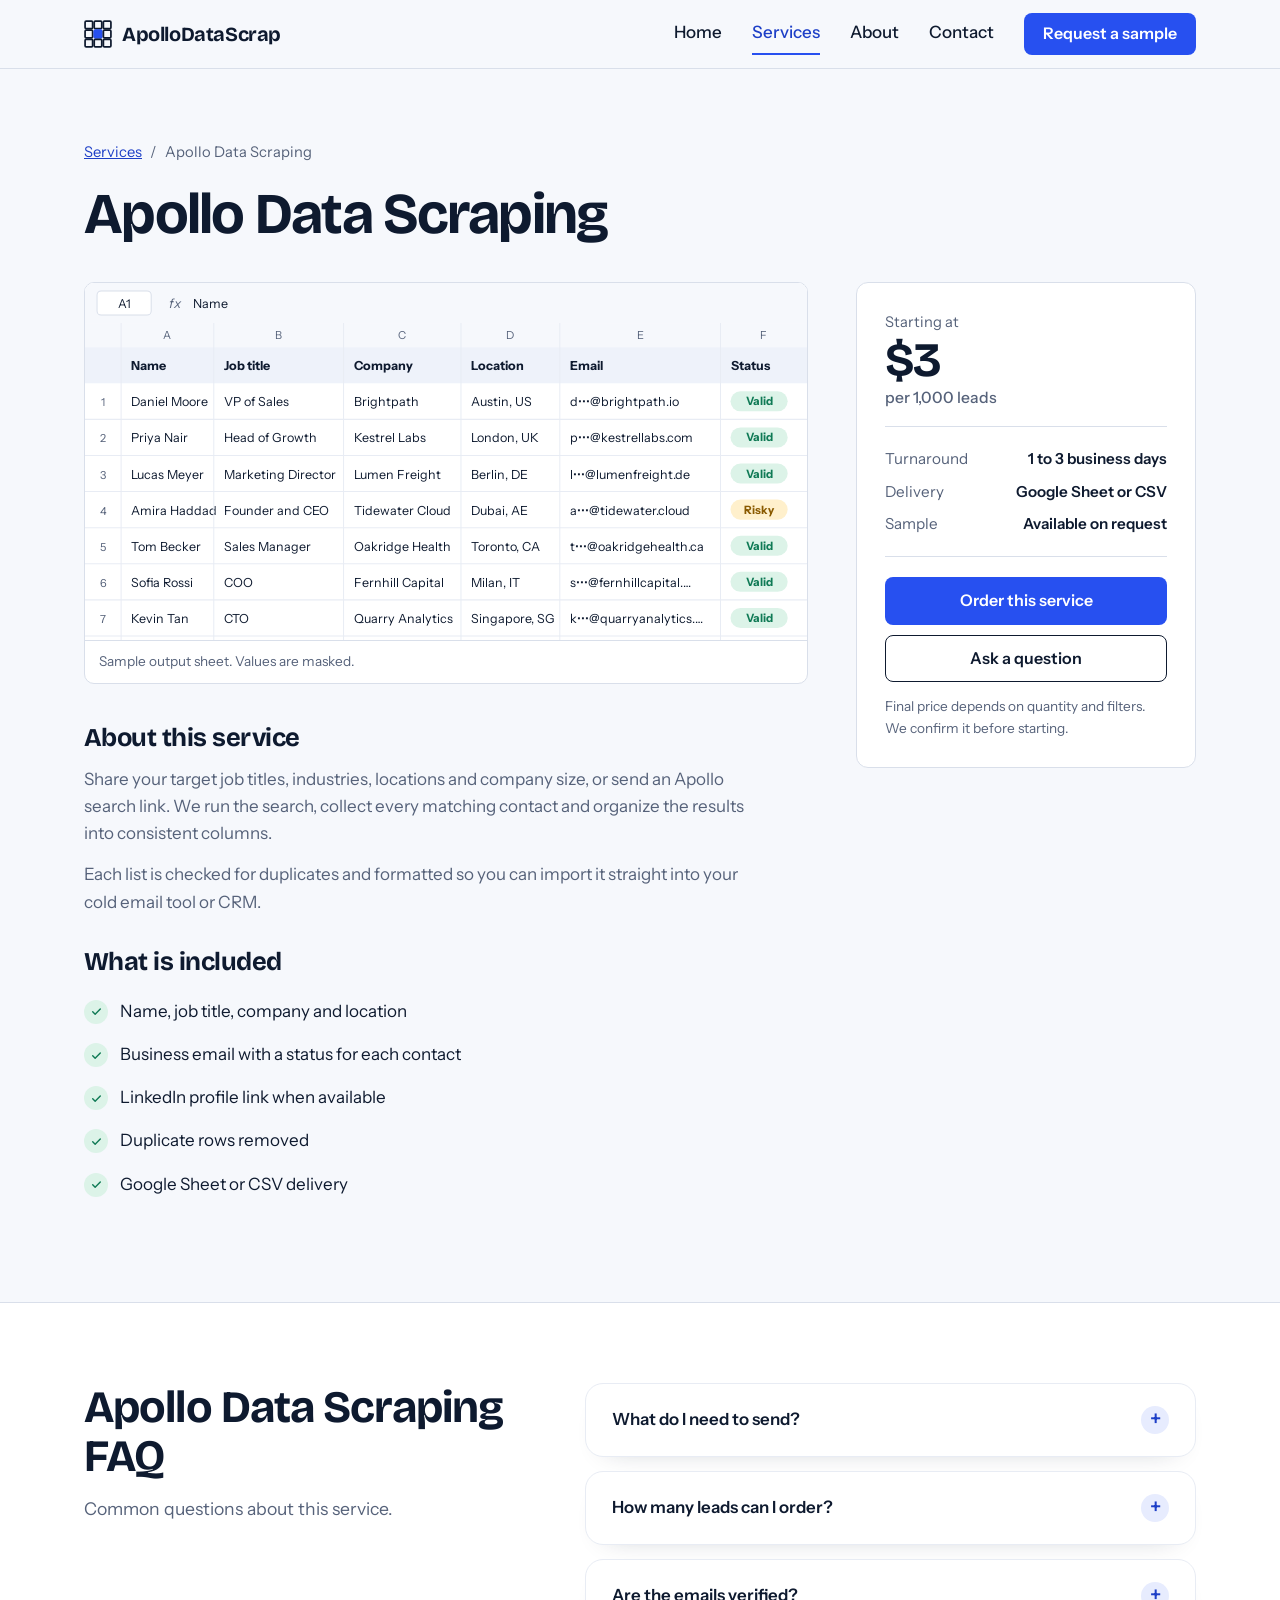
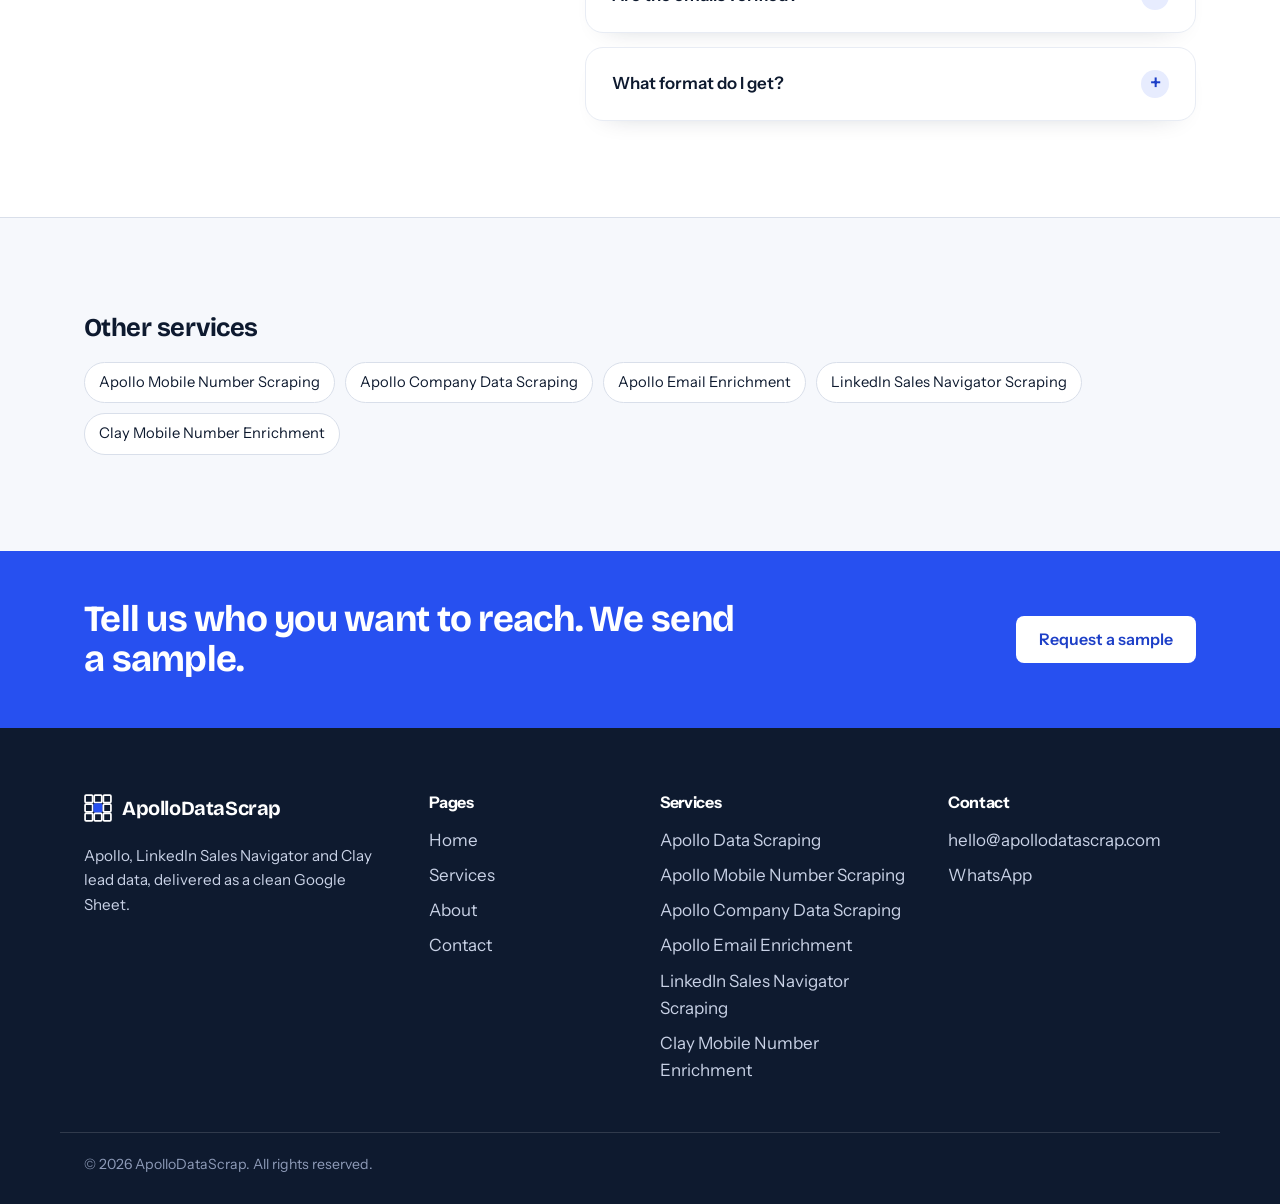
==== services/apollo-data-scraping/index.html @ 9fe1ebb4 "Add files via upload" ====
<!DOCTYPE html>
<html lang="en" data-email="hello@apollodatascrap.com">
<head>
<meta charset="utf-8">
<meta name="viewport" content="width=device-width, initial-scale=1">
<title>Apollo Data Scraping Service | ApolloDataScrap</title>
<meta name="description" content="Apollo lead scraping with names, job titles, companies and checked business emails in a clean Google Sheet. From $3 per 1,000 leads.">
<meta name="robots" content="index,follow,max-image-preview:large,max-snippet:-1,max-video-preview:-1">
<link rel="canonical" href="https://apollodatascrap.com/services/apollo-data-scraping/">
<meta name="theme-color" content="#2750F0">
<link rel="icon" href="/favicon.ico" sizes="32x32">
<link rel="icon" href="/favicon.svg" type="image/svg+xml">
<link rel="apple-touch-icon" href="/apple-touch-icon.png">
<meta property="og:type" content="website">
<meta property="og:site_name" content="ApolloDataScrap">
<meta property="og:locale" content="en_US">
<meta property="og:title" content="Apollo Data Scraping Service | ApolloDataScrap">
<meta property="og:description" content="Apollo lead scraping with names, job titles, companies and checked business emails in a clean Google Sheet. From $3 per 1,000 leads.">
<meta property="og:url" content="https://apollodatascrap.com/services/apollo-data-scraping/">
<meta property="og:image" content="https://apollodatascrap.com/assets/img/og-image.png">
<meta property="og:image:width" content="1200">
<meta property="og:image:height" content="630">
<meta property="og:image:alt" content="ApolloDataScrap: Apollo and LinkedIn lead data delivered in a clean Google Sheet">
<meta name="twitter:card" content="summary_large_image">
<meta name="twitter:title" content="Apollo Data Scraping Service | ApolloDataScrap">
<meta name="twitter:description" content="Apollo lead scraping with names, job titles, companies and checked business emails in a clean Google Sheet. From $3 per 1,000 leads.">
<meta name="twitter:image" content="https://apollodatascrap.com/assets/img/og-image.png">
<link rel="preconnect" href="https://fonts.googleapis.com">
<link rel="preconnect" href="https://fonts.gstatic.com" crossorigin>
<link rel="preload" as="style" href="https://fonts.googleapis.com/css2?family=Bricolage+Grotesque:opsz,wght@12..96,600;12..96,700&family=Instrument+Sans:wght@400;500;600;700&display=swap" onload="this.onload=null;this.rel='stylesheet'">
<noscript><link rel="stylesheet" href="https://fonts.googleapis.com/css2?family=Bricolage+Grotesque:opsz,wght@12..96,600;12..96,700&family=Instrument+Sans:wght@400;500;600;700&display=swap"></noscript>
<link rel="stylesheet" href="/assets/css/style.css">
<script type="application/ld+json">{"@context":"https://schema.org","@type":"BreadcrumbList","itemListElement":[{"@type":"ListItem","position":1,"name":"Home","item":"https://apollodatascrap.com/"},{"@type":"ListItem","position":2,"name":"Services","item":"https://apollodatascrap.com/services/"},{"@type":"ListItem","position":3,"name":"Apollo Data Scraping","item":"https://apollodatascrap.com/services/apollo-data-scraping/"}]}</script>
<script type="application/ld+json">{"@context":"https://schema.org","@type":"Service","@id":"https://apollodatascrap.com/services/apollo-data-scraping/#service","name":"Apollo Data Scraping","url":"https://apollodatascrap.com/services/apollo-data-scraping/","serviceType":"Apollo Data Scraping","description":"Apollo lead scraping with names, job titles, companies and checked business emails in a clean Google Sheet. From $3 per 1,000 leads.","provider":{"@id":"https://apollodatascrap.com/#organization"},"areaServed":"Worldwide","offers":{"@type":"Offer","price":"3","priceCurrency":"USD","url":"https://apollodatascrap.com/services/apollo-data-scraping/","description":"Starting price per 1,000 leads. Turnaround: 1 to 3 business days."}}</script>
<script type="application/ld+json">{"@context":"https://schema.org","@type":"FAQPage","mainEntity":[{"@type":"Question","name":"What do I need to send?","acceptedAnswer":{"@type":"Answer","text":"Your target job titles, industries, countries and company size, or an Apollo search link. We can also help you build the filters."}},{"@type":"Question","name":"How many leads can I order?","acceptedAnswer":{"@type":"Answer","text":"Small test lists and large lists are both possible. Tell us the quantity and we confirm price and timing before starting."}},{"@type":"Question","name":"Are the emails verified?","acceptedAnswer":{"@type":"Answer","text":"We check emails and mark each one as valid, risky or invalid, so you can choose what to send."}},{"@type":"Question","name":"What format do I get?","acceptedAnswer":{"@type":"Answer","text":"A Google Sheet shared with you, or a CSV file if you prefer."}}]}</script>
</head>
<body>
<a class="skip" href="#main">Skip to content</a>

<header class="site-header" id="siteHeader">
  <div class="wrap site-header__in">
    <a class="brand" href="/" aria-label="ApolloDataScrap home"><span id="brandMark"><svg width="28" height="28" viewBox="0 0 26 26" aria-hidden="true"><rect x="1" y="1" width="7" height="7" rx="1" fill="none" stroke="#0E1A2F" stroke-width="1.6"/><rect x="9.5" y="1" width="7" height="7" rx="1" fill="none" stroke="#0E1A2F" stroke-width="1.6"/><rect x="18" y="1" width="7" height="7" rx="1" fill="none" stroke="#0E1A2F" stroke-width="1.6"/><rect x="1" y="9.5" width="7" height="7" rx="1" fill="none" stroke="#0E1A2F" stroke-width="1.6"/><rect x="9.5" y="9.5" width="7" height="7" rx="1" fill="#2750F0" stroke="#2750F0" stroke-width="1.6"/><rect x="18" y="9.5" width="7" height="7" rx="1" fill="none" stroke="#0E1A2F" stroke-width="1.6"/><rect x="1" y="18" width="7" height="7" rx="1" fill="none" stroke="#0E1A2F" stroke-width="1.6"/><rect x="9.5" y="18" width="7" height="7" rx="1" fill="none" stroke="#0E1A2F" stroke-width="1.6"/><rect x="18" y="18" width="7" height="7" rx="1" fill="none" stroke="#0E1A2F" stroke-width="1.6"/></svg></span><span class="brand__name">ApolloDataScrap</span></a>
    <button class="menu-btn" id="menuBtn" type="button" aria-expanded="false" aria-controls="nav">Menu</button>
    <nav class="nav" id="nav" aria-label="Main">
      <a href="/" data-nav="home">Home</a>
      <a href="/services/" data-nav="services" aria-current="page">Services</a>
      <a href="/about/" data-nav="about">About</a>
      <a href="/contact/" data-nav="contact">Contact</a>
      <a class="btn btn--primary nav__cta" href="/contact/">Request a sample</a>
    </nav>
  </div>
</header>

<main id="main" tabindex="-1">
  <section class="page-head" style="padding-bottom:36px"><div class="wrap">
    <nav class="crumbs" aria-label="Breadcrumb"><a href="/services/">Services</a><span aria-hidden="true">/</span><span aria-current="page">Apollo Data Scraping</span></nav>
    <h1>Apollo Data Scraping</h1>
  </div></section>
  <div class="wrap detail">
    <div>
      <div class="gallery">
        <figure class="shot shot--wide"><svg viewBox="0 0 720 356" xmlns="http://www.w3.org/2000/svg" role="img" aria-label="Sample output sheet for Apollo Data Scraping" font-family="Instrument Sans, Segoe UI, sans-serif"><rect width="720" height="356" fill="#fff"/><rect width="720" height="40" fill="#F6F8FC"/><rect x="12" y="8" width="54" height="24" rx="4" fill="#fff" stroke="#D9DFEA"/><text x="39" y="24.5" font-size="12" text-anchor="middle" fill="#0E1A2F">A1</text><text x="84" y="25" font-size="13" font-style="italic" fill="#56627A">fx</text><text x="108" y="25" font-size="12.5" fill="#0E1A2F">Name</text><rect y="40" width="720" height="24" fill="#F6F8FC"/><text x="82.21621621621622" y="56" font-size="11" text-anchor="middle" fill="#56627A">A</text><text x="193.13513513513516" y="56" font-size="11" text-anchor="middle" fill="#56627A">B</text><text x="316.3783783783784" y="56" font-size="11" text-anchor="middle" fill="#56627A">C</text><text x="424.21621621621625" y="56" font-size="11" text-anchor="middle" fill="#56627A">D</text><text x="553.6216216216217" y="56" font-size="11" text-anchor="middle" fill="#56627A">E</text><text x="676.8648648648649" y="56" font-size="11" text-anchor="middle" fill="#56627A">F</text><rect y="64" width="720" height="36" fill="#EEF2FA"/><text x="46" y="87" font-size="12.5" font-weight="700" fill="#0E1A2F">Name</text><text x="138.43243243243245" y="87" font-size="12.5" font-weight="700" fill="#0E1A2F">Job title</text><text x="267.83783783783787" y="87" font-size="12.5" font-weight="700" fill="#0E1A2F">Company</text><text x="384.91891891891896" y="87" font-size="12.5" font-weight="700" fill="#0E1A2F">Location</text><text x="483.51351351351354" y="87" font-size="12.5" font-weight="700" fill="#0E1A2F">Email</text><text x="643.7297297297298" y="87" font-size="12.5" font-weight="700" fill="#0E1A2F">Status</text><line x1="0" x2="720" y1="136" y2="136" stroke="#E8ECF4"/><text x="18" y="123" font-size="11" text-anchor="middle" fill="#56627A">1</text><text x="46" y="123" font-size="12.5" fill="#0E1A2F">Daniel Moore</text><text x="138.43243243243245" y="123" font-size="12.5" fill="#0E1A2F">VP of Sales</text><text x="267.83783783783787" y="123" font-size="12.5" fill="#0E1A2F">Brightpath</text><text x="384.91891891891896" y="123" font-size="12.5" fill="#0E1A2F">Austin, US</text><text x="483.51351351351354" y="123" font-size="12.5" fill="#0E1A2F">d•••@brightpath.io</text><rect x="643.7297297297298" y="108" width="57" height="20" rx="10" fill="#DCF3E8"/><text x="672.2297297297298" y="122" font-size="11.5" font-weight="700" text-anchor="middle" fill="#0F7A55">Valid</text><line x1="0" x2="720" y1="172" y2="172" stroke="#E8ECF4"/><text x="18" y="159" font-size="11" text-anchor="middle" fill="#56627A">2</text><text x="46" y="159" font-size="12.5" fill="#0E1A2F">Priya Nair</text><text x="138.43243243243245" y="159" font-size="12.5" fill="#0E1A2F">Head of Growth</text><text x="267.83783783783787" y="159" font-size="12.5" fill="#0E1A2F">Kestrel Labs</text><text x="384.91891891891896" y="159" font-size="12.5" fill="#0E1A2F">London, UK</text><text x="483.51351351351354" y="159" font-size="12.5" fill="#0E1A2F">p•••@kestrellabs.com</text><rect x="643.7297297297298" y="144" width="57" height="20" rx="10" fill="#DCF3E8"/><text x="672.2297297297298" y="158" font-size="11.5" font-weight="700" text-anchor="middle" fill="#0F7A55">Valid</text><line x1="0" x2="720" y1="208" y2="208" stroke="#E8ECF4"/><text x="18" y="195" font-size="11" text-anchor="middle" fill="#56627A">3</text><text x="46" y="195" font-size="12.5" fill="#0E1A2F">Lucas Meyer</text><text x="138.43243243243245" y="195" font-size="12.5" fill="#0E1A2F">Marketing Director</text><text x="267.83783783783787" y="195" font-size="12.5" fill="#0E1A2F">Lumen Freight</text><text x="384.91891891891896" y="195" font-size="12.5" fill="#0E1A2F">Berlin, DE</text><text x="483.51351351351354" y="195" font-size="12.5" fill="#0E1A2F">l•••@lumenfreight.de</text><rect x="643.7297297297298" y="180" width="57" height="20" rx="10" fill="#DCF3E8"/><text x="672.2297297297298" y="194" font-size="11.5" font-weight="700" text-anchor="middle" fill="#0F7A55">Valid</text><line x1="0" x2="720" y1="244" y2="244" stroke="#E8ECF4"/><text x="18" y="231" font-size="11" text-anchor="middle" fill="#56627A">4</text><text x="46" y="231" font-size="12.5" fill="#0E1A2F">Amira Haddad</text><text x="138.43243243243245" y="231" font-size="12.5" fill="#0E1A2F">Founder and CEO</text><text x="267.83783783783787" y="231" font-size="12.5" fill="#0E1A2F">Tidewater Cloud</text><text x="384.91891891891896" y="231" font-size="12.5" fill="#0E1A2F">Dubai, AE</text><text x="483.51351351351354" y="231" font-size="12.5" fill="#0E1A2F">a•••@tidewater.cloud</text><rect x="643.7297297297298" y="216" width="57" height="20" rx="10" fill="#FFF0CC"/><text x="672.2297297297298" y="230" font-size="11.5" font-weight="700" text-anchor="middle" fill="#8A5A00">Risky</text><line x1="0" x2="720" y1="280" y2="280" stroke="#E8ECF4"/><text x="18" y="267" font-size="11" text-anchor="middle" fill="#56627A">5</text><text x="46" y="267" font-size="12.5" fill="#0E1A2F">Tom Becker</text><text x="138.43243243243245" y="267" font-size="12.5" fill="#0E1A2F">Sales Manager</text><text x="267.83783783783787" y="267" font-size="12.5" fill="#0E1A2F">Oakridge Health</text><text x="384.91891891891896" y="267" font-size="12.5" fill="#0E1A2F">Toronto, CA</text><text x="483.51351351351354" y="267" font-size="12.5" fill="#0E1A2F">t•••@oakridgehealth.ca</text><rect x="643.7297297297298" y="252" width="57" height="20" rx="10" fill="#DCF3E8"/><text x="672.2297297297298" y="266" font-size="11.5" font-weight="700" text-anchor="middle" fill="#0F7A55">Valid</text><line x1="0" x2="720" y1="316" y2="316" stroke="#E8ECF4"/><text x="18" y="303" font-size="11" text-anchor="middle" fill="#56627A">6</text><text x="46" y="303" font-size="12.5" fill="#0E1A2F">Sofia Rossi</text><text x="138.43243243243245" y="303" font-size="12.5" fill="#0E1A2F">COO</text><text x="267.83783783783787" y="303" font-size="12.5" fill="#0E1A2F">Fernhill Capital</text><text x="384.91891891891896" y="303" font-size="12.5" fill="#0E1A2F">Milan, IT</text><text x="483.51351351351354" y="303" font-size="12.5" fill="#0E1A2F">s•••@fernhillcapital.…</text><rect x="643.7297297297298" y="288" width="57" height="20" rx="10" fill="#DCF3E8"/><text x="672.2297297297298" y="302" font-size="11.5" font-weight="700" text-anchor="middle" fill="#0F7A55">Valid</text><line x1="0" x2="720" y1="352" y2="352" stroke="#E8ECF4"/><text x="18" y="339" font-size="11" text-anchor="middle" fill="#56627A">7</text><text x="46" y="339" font-size="12.5" fill="#0E1A2F">Kevin Tan</text><text x="138.43243243243245" y="339" font-size="12.5" fill="#0E1A2F">CTO</text><text x="267.83783783783787" y="339" font-size="12.5" fill="#0E1A2F">Quarry Analytics</text><text x="384.91891891891896" y="339" font-size="12.5" fill="#0E1A2F">Singapore, SG</text><text x="483.51351351351354" y="339" font-size="12.5" fill="#0E1A2F">k•••@quarryanalytics.…</text><rect x="643.7297297297298" y="324" width="57" height="20" rx="10" fill="#DCF3E8"/><text x="672.2297297297298" y="338" font-size="11.5" font-weight="700" text-anchor="middle" fill="#0F7A55">Valid</text><line x1="36" x2="36" y1="40" y2="356" stroke="#E8ECF4"/><line x1="128.43243243243245" x2="128.43243243243245" y1="40" y2="356" stroke="#E8ECF4"/><line x1="257.83783783783787" x2="257.83783783783787" y1="40" y2="356" stroke="#E8ECF4"/><line x1="374.91891891891896" x2="374.91891891891896" y1="40" y2="356" stroke="#E8ECF4"/><line x1="473.51351351351354" x2="473.51351351351354" y1="40" y2="356" stroke="#E8ECF4"/><line x1="633.7297297297298" x2="633.7297297297298" y1="40" y2="356" stroke="#E8ECF4"/></svg><figcaption>Sample output sheet. Values are masked.</figcaption></figure>
      </div>
      <div class="prose">
        <h2>About this service</h2>
        <p>Share your target job titles, industries, locations and company size, or send an Apollo search link. We run the search, collect every matching contact and organize the results into consistent columns.</p><p>Each list is checked for duplicates and formatted so you can import it straight into your cold email tool or CRM.</p>
        <h2 style="margin-top:32px">What is included</h2>
        <ul class="checks"><li><span class="tick"><svg viewBox="0 0 24 24" aria-hidden="true"><path d="m5 12.5 4.5 4.5L19 7.5"/></svg></span><span>Name, job title, company and location</span></li><li><span class="tick"><svg viewBox="0 0 24 24" aria-hidden="true"><path d="m5 12.5 4.5 4.5L19 7.5"/></svg></span><span>Business email with a status for each contact</span></li><li><span class="tick"><svg viewBox="0 0 24 24" aria-hidden="true"><path d="m5 12.5 4.5 4.5L19 7.5"/></svg></span><span>LinkedIn profile link when available</span></li><li><span class="tick"><svg viewBox="0 0 24 24" aria-hidden="true"><path d="m5 12.5 4.5 4.5L19 7.5"/></svg></span><span>Duplicate rows removed</span></li><li><span class="tick"><svg viewBox="0 0 24 24" aria-hidden="true"><path d="m5 12.5 4.5 4.5L19 7.5"/></svg></span><span>Google Sheet or CSV delivery</span></li></ul>
      </div>
    </div>
    <aside class="pricebox" aria-label="Pricing">
      <p class="pricebox__label">Starting at</p>
      <p class="price">$3<small>per 1,000 leads</small></p>
      <dl>
        <div><dt>Turnaround</dt><dd>1 to 3 business days</dd></div>
        <div><dt>Delivery</dt><dd>Google Sheet or CSV</dd></div>
        <div><dt>Sample</dt><dd>Available on request</dd></div>
      </dl>
      <a class="btn btn--primary btn--block" href="/contact/?service=apollo-data-scraping">Order this service</a>
      <a class="btn btn--ghost btn--block" href="/contact/?service=apollo-data-scraping">Ask a question</a>
      <p class="pricebox__note">Final price depends on quantity and filters. We confirm it before starting.</p>
    </aside>
  </div>
  <section class="section section--white detail-faq"><div class="wrap split">
    <div class="split__head"><h2>Apollo Data Scraping FAQ</h2><p>Common questions about this service.</p></div>
    <div class="faq"><details><summary>What do I need to send?</summary><p>Your target job titles, industries, countries and company size, or an Apollo search link. We can also help you build the filters.</p></details><details><summary>How many leads can I order?</summary><p>Small test lists and large lists are both possible. Tell us the quantity and we confirm price and timing before starting.</p></details><details><summary>Are the emails verified?</summary><p>We check emails and mark each one as valid, risky or invalid, so you can choose what to send.</p></details><details><summary>What format do I get?</summary><p>A Google Sheet shared with you, or a CSV file if you prefer.</p></details></div>
  </div></section>
  <section class="section"><div class="wrap">
    <h2 style="font-size:1.6rem">Other services</h2>
    <div class="others"><a href="/services/apollo-mobile-number-scraping/">Apollo Mobile Number Scraping</a><a href="/services/apollo-company-data-scraping/">Apollo Company Data Scraping</a><a href="/services/apollo-email-enrichment/">Apollo Email Enrichment</a><a href="/services/linkedin-sales-navigator-scraping/">LinkedIn Sales Navigator Scraping</a><a href="/services/clay-mobile-number-enrichment/">Clay Mobile Number Enrichment</a></div>
  </div></section>
</main>
<footer class="site-footer" id="footer">
  <div class="cta-band"><div class="wrap cta-band__in">
    <h2>Tell us who you want to reach. We send a sample.</h2>
    <a class="btn btn--light" href="/contact/">Request a sample</a>
  </div></div>
  <div class="wrap foot-grid">
    <div><a class="brand" href="/"><svg width="28" height="28" viewBox="0 0 26 26" aria-hidden="true"><rect x="1" y="1" width="7" height="7" rx="1" fill="none" stroke="#FFFFFF" stroke-width="1.6"/><rect x="9.5" y="1" width="7" height="7" rx="1" fill="none" stroke="#FFFFFF" stroke-width="1.6"/><rect x="18" y="1" width="7" height="7" rx="1" fill="none" stroke="#FFFFFF" stroke-width="1.6"/><rect x="1" y="9.5" width="7" height="7" rx="1" fill="none" stroke="#FFFFFF" stroke-width="1.6"/><rect x="9.5" y="9.5" width="7" height="7" rx="1" fill="#2750F0" stroke="#2750F0" stroke-width="1.6"/><rect x="18" y="9.5" width="7" height="7" rx="1" fill="none" stroke="#FFFFFF" stroke-width="1.6"/><rect x="1" y="18" width="7" height="7" rx="1" fill="none" stroke="#FFFFFF" stroke-width="1.6"/><rect x="9.5" y="18" width="7" height="7" rx="1" fill="none" stroke="#FFFFFF" stroke-width="1.6"/><rect x="18" y="18" width="7" height="7" rx="1" fill="none" stroke="#FFFFFF" stroke-width="1.6"/></svg><span class="brand__name">ApolloDataScrap</span></a><p>Apollo, LinkedIn Sales Navigator and Clay lead data, delivered as a clean Google Sheet.</p></div>
    <div><h2 class="foot-title">Pages</h2><ul><li><a href="/">Home</a></li><li><a href="/services/">Services</a></li><li><a href="/about/">About</a></li><li><a href="/contact/">Contact</a></li></ul></div>
    <div><h2 class="foot-title">Services</h2><ul><li><a href="/services/apollo-data-scraping/">Apollo Data Scraping</a></li><li><a href="/services/apollo-mobile-number-scraping/">Apollo Mobile Number Scraping</a></li><li><a href="/services/apollo-company-data-scraping/">Apollo Company Data Scraping</a></li><li><a href="/services/apollo-email-enrichment/">Apollo Email Enrichment</a></li><li><a href="/services/linkedin-sales-navigator-scraping/">LinkedIn Sales Navigator Scraping</a></li><li><a href="/services/clay-mobile-number-enrichment/">Clay Mobile Number Enrichment</a></li></ul></div>
    <div><h2 class="foot-title">Contact</h2><ul><li><a href="mailto:hello@apollodatascrap.com">hello@apollodatascrap.com</a></li><li><a href="https://wa.me/8801XXXXXXXXX" target="_blank" rel="noopener noreferrer">WhatsApp</a></li></ul></div>
  </div>
  <div class="wrap foot-base">&copy; 2026 ApolloDataScrap. All rights reserved.</div>
</footer>

<script src="/assets/js/main.js" defer></script>
</body>
</html>
---- assets/css/style.css ----
:root{
  --paper:#F6F8FC; --white:#FFFFFF; --ink:#0E1A2F; --muted:#56627A;
  --line:#D9DFEA; --line-soft:#E8ECF4;
  --blue:#2750F0; --blue-deep:#1D3FC7; --blue-soft:#E7ECFE;
  --mint:#0F7A55; --mint-soft:#DCF3E8; --amber:#8A5A00; --amber-soft:#FFF0CC;
  --hl:#FFE27A; --orange:#F0612B;
  --display:'Bricolage Grotesque','Segoe UI',system-ui,sans-serif;
  --body:'Instrument Sans','Segoe UI',system-ui,sans-serif;
  --wrap:1160px;
}
*,*::before,*::after{box-sizing:border-box}
body,h1,h2,h3,h4,p,ul,ol,figure,blockquote{margin:0}
ul,ol{padding:0;list-style:none}
html{scroll-behavior:smooth}
body{font-family:var(--body);font-size:17px;line-height:1.6;color:var(--ink);background:var(--paper);-webkit-font-smoothing:antialiased}
a{color:inherit}
svg{display:block;max-width:100%}
button,input,select,textarea{font:inherit;color:inherit}
:focus-visible{outline:3px solid var(--blue);outline-offset:3px}
h1,h2,h3{font-family:var(--display);font-weight:700;letter-spacing:-.02em;line-height:1.1}
h2{font-size:clamp(1.9rem,3.6vw,2.8rem)}
h3{font-size:1.25rem;line-height:1.25}
.wrap{max-width:var(--wrap);margin:0 auto;padding:0 24px}
.muted{color:var(--muted)}

/* skip link */
.skip{position:absolute;left:-999px;top:8px;z-index:100;background:var(--ink);color:#fff;border:0;padding:10px 16px;border-radius:6px;text-decoration:none}
.skip:focus{left:12px}

/* buttons */
.btn{display:inline-flex;align-items:center;justify-content:center;gap:8px;padding:13px 22px;border-radius:8px;border:1px solid transparent;font-weight:600;font-size:1rem;line-height:1.2;text-decoration:none;cursor:pointer;transition:background .15s,border-color .15s,color .15s}
.btn--primary{background:var(--blue);color:#fff}
.btn--primary:hover{background:var(--blue-deep)}
.btn--ghost{background:transparent;border-color:var(--ink);color:var(--ink)}
.btn--ghost:hover{background:var(--ink);color:#fff}
.btn--light{background:#fff;color:var(--blue-deep)}
.btn--light:hover{background:var(--blue-soft)}
.btn--block{width:100%}

/* header */
.site-header{position:sticky;top:0;z-index:50;background:rgba(246,248,252,.94);backdrop-filter:blur(8px);border-bottom:1px solid var(--line)}
.site-header__in{display:flex;align-items:center;justify-content:space-between;height:68px}
.brand{display:inline-flex;align-items:center;gap:10px;text-decoration:none}
.brand__name{font-family:var(--display);font-weight:700;font-size:1.25rem;letter-spacing:-.02em}
.nav{display:flex;align-items:center;gap:30px}
.nav a:not(.btn){text-decoration:none;font-weight:500;padding:6px 0;border-bottom:2px solid transparent}
.nav a:not(.btn):hover{border-bottom-color:var(--line)}
.nav a[aria-current="page"]:not(.btn){border-bottom-color:var(--blue);color:var(--blue-deep)}
.nav .nav__cta{padding:10px 18px}
.menu-btn{display:none;background:transparent;border:1px solid var(--line);border-radius:8px;padding:8px 14px;font-weight:600;cursor:pointer}

/* hero */
.hero{position:relative;padding:72px 0 88px;isolation:isolate}
.hero::before{content:"";position:absolute;inset:0;z-index:-1;background-image:linear-gradient(var(--line-soft) 1px,transparent 1px),linear-gradient(90deg,var(--line-soft) 1px,transparent 1px);background-size:44px 44px;-webkit-mask-image:linear-gradient(to bottom,#000 30%,transparent);mask-image:linear-gradient(to bottom,#000 30%,transparent)}
.hero__in{display:grid;grid-template-columns:.9fr 1.2fr;gap:48px;align-items:center}
.hero h1{font-size:clamp(2.4rem,4.6vw,3.9rem);line-height:1.04;letter-spacing:-.035em}
.hero__lead{margin-top:22px;font-size:1.2rem;color:var(--muted);max-width:34em}
.hero__actions{display:flex;flex-wrap:wrap;gap:12px;margin-top:32px}
.hero__note{margin-top:20px;font-size:.95rem;color:var(--muted)}

/* spreadsheet window */
.sheet{background:var(--white);border:1px solid var(--line);border-radius:12px;overflow:hidden;box-shadow:0 28px 60px -28px rgba(14,26,47,.38)}
.sheet__bar{display:flex;align-items:center;gap:12px;padding:10px 14px;background:var(--paper);border-bottom:1px solid var(--line)}
.namebox{min-width:52px;text-align:center;padding:3px 8px;background:#fff;border:1px solid var(--line);border-radius:4px;font-size:.82rem}
.fx{font-style:italic;color:var(--muted);font-size:.9rem}
.formula{font-size:.86rem}
.sheet__scroll{overflow-x:auto}
.sheet__foot{display:flex;align-items:center;justify-content:space-between;gap:12px;padding:10px 14px;background:var(--paper);border-top:1px solid var(--line);font-size:.82rem;color:var(--muted)}
.tabs{display:flex;gap:2px;padding:0 12px;background:#EEF1F7;border-top:1px solid var(--line);overflow-x:auto}
.tab{flex:none;padding:11px 18px;background:transparent;border:0;border-top:2px solid transparent;font-size:.9rem;color:var(--muted);cursor:pointer}
.tab:hover{color:var(--ink)}
.tab[aria-selected="true"]{background:#fff;color:var(--blue-deep);font-weight:600;border-top-color:var(--blue)}

.xl{width:100%;border-collapse:collapse;font-size:.86rem}
.xl th,.xl td{padding:9px 14px;text-align:left;white-space:nowrap;border-right:1px solid var(--line-soft);border-bottom:1px solid var(--line-soft)}
.xl thead th{background:#EEF2FA;font-weight:600}
.xl .letters th{background:var(--paper);color:var(--muted);font-weight:500;font-size:.74rem;text-align:center;padding:5px 14px}
.xl .gut{background:var(--paper);color:var(--muted);text-align:center;width:44px;padding-left:8px;padding-right:8px;font-size:.78rem}
.xl--live th,.xl--live td{padding:9px 10px}
.xl--live .gut{padding-left:6px;padding-right:6px;width:36px}
.xl--live tbody tr{animation:rowIn .5s both;animation-delay:calc(var(--i) * .28s + .3s)}
.xl--live tbody tr.is-new td{animation:flash 2.6s 2s both}
@keyframes rowIn{from{opacity:0;transform:translateY(8px)}to{opacity:1;transform:none}}
@keyframes flash{0%{background:var(--hl)}100%{background:transparent}}
.chip{display:inline-block;padding:2px 10px;border-radius:99px;font-size:.78rem;font-weight:700}
.chip--ok{background:var(--mint-soft);color:var(--mint)}
.chip--warn{background:var(--amber-soft);color:var(--amber)}

/* sections */
.section{padding:96px 0}
.section--white{background:var(--white);border-top:1px solid var(--line);border-bottom:1px solid var(--line)}
.section--dark{background:var(--ink);color:#fff}
.section__head{max-width:660px;margin:0 auto 48px;text-align:center}
.section__head p{margin-top:14px;color:var(--muted);font-size:1.1rem}
.section__head--row{max-width:none;display:flex;flex-direction:column;align-items:center;justify-content:center;gap:24px}
.section__head--row > div{max-width:660px}
.split{display:grid;grid-template-columns:5fr 7fr;gap:64px;align-items:start}
.split__head{position:sticky;top:100px}
.split__head p{margin-top:14px;color:var(--muted);font-size:1.1rem}
.section--dark .split__head p{color:#B8C3DA}

/* service cells */
.cells{display:grid;grid-template-columns:repeat(3,1fr);gap:1px;background:var(--line);border:1px solid var(--line)}
.cell{position:relative;display:flex;flex-direction:column;gap:12px;min-height:290px;padding:30px 28px 26px;background:var(--white);text-decoration:none}
.cell:hover,.cell:focus-visible{background:var(--blue-soft);outline:2px solid var(--blue);outline-offset:-2px;z-index:1}
.cell::after{content:"";position:absolute;right:-5px;bottom:-5px;width:10px;height:10px;background:var(--blue);border:2px solid #fff;opacity:0}
.cell:hover::after,.cell:focus-visible::after{opacity:1}
.cell p{color:var(--muted);font-size:.98rem}
.cell__foot{margin-top:auto;display:flex;align-items:baseline;justify-content:space-between;gap:12px;padding-top:12px}
.cell__price{font-weight:700}
.cell__more{font-size:.92rem;font-weight:600;color:var(--blue-deep);text-decoration:underline;text-underline-offset:4px}
.ico{display:grid;place-items:center;width:46px;height:46px;border-radius:6px;background:var(--blue-soft);color:var(--blue)}
.cell:hover .ico,.cell:focus-visible .ico{background:#fff}
.ico svg{width:24px;height:24px;fill:none;stroke:currentColor;stroke-width:1.7;stroke-linecap:round;stroke-linejoin:round}

/* why */
.rows li{display:grid;grid-template-columns:36px 1fr;gap:18px;padding:26px 0;border-top:1px solid var(--line)}
.rows li:last-child{border-bottom:1px solid var(--line)}
.rows .tick{display:grid;place-items:center;width:30px;height:30px;border-radius:50%;background:var(--mint-soft);color:var(--mint)}
.rows .tick svg{width:16px;height:16px;fill:none;stroke:currentColor;stroke-width:2.4;stroke-linecap:round;stroke-linejoin:round}
.rows h3{margin-bottom:6px}
.rows p{color:var(--muted)}
.why6__head{text-align:center;max-width:780px;margin:0 auto 56px}
.why6__head h2 .accent{color:var(--orange)}
.why6__head p{margin-top:14px;color:var(--muted);font-size:1.12rem}
.why6__grid{display:grid;grid-template-columns:repeat(3,1fr);gap:28px}
@media(max-width:960px){.why6__grid{grid-template-columns:1fr 1fr}}
@media(max-width:620px){.why6__grid{grid-template-columns:1fr}}

/* steps */
.steps li{position:relative;padding:0 0 34px 68px}
.steps li:last-child{padding-bottom:0}
.steps li:not(:last-child)::after{content:"";position:absolute;left:19px;top:48px;bottom:8px;width:2px;background:rgba(255,255,255,.2)}
.steps__n{position:absolute;left:0;top:0;display:grid;place-items:center;width:40px;height:40px;border-radius:50%;background:var(--blue);font-family:var(--display);font-weight:700}
.steps h3{margin-bottom:6px}
.steps p{color:#B8C3DA}

/* quotes */
.quotes{display:grid;grid-template-columns:1.25fr 1fr;gap:20px}
.quote{display:flex;flex-direction:column;justify-content:space-between;gap:28px;padding:32px;background:var(--white);border:1px solid var(--line);border-radius:10px}
.quote--lead{grid-row:span 2;padding:44px;background:var(--blue);border-color:var(--blue);color:#fff}
.quote blockquote{font-size:1.08rem}
.quote--lead blockquote{font-family:var(--display);font-size:clamp(1.4rem,2.4vw,1.9rem);line-height:1.3;letter-spacing:-.01em}
.quote figcaption{display:flex;align-items:center;gap:12px;font-size:.92rem}
.quote figcaption strong{display:block}
.quote figcaption span{color:var(--muted)}
.quote--lead figcaption span{color:#CBD6FF}
.avatar{display:grid;place-items:center;flex:none;width:42px;height:42px;border-radius:50%;background:var(--blue-soft);color:var(--blue-deep);font-weight:700}
.quote--lead .avatar{background:#fff}

/* faq */
.faq details{border-top:1px solid var(--line)}
.faq details:last-child{border-bottom:1px solid var(--line)}
.faq summary{display:flex;justify-content:space-between;align-items:center;gap:20px;padding:22px 0;font-weight:600;font-size:1.05rem;cursor:pointer;list-style:none}
.faq summary::-webkit-details-marker{display:none}
.faq summary::after{content:"+";flex:none;display:grid;place-items:center;width:28px;height:28px;border-radius:50%;background:var(--blue-soft);color:var(--blue-deep);font-size:1.3rem;line-height:1}
.faq details[open] summary::after{content:"\2212";background:var(--blue);color:#fff}
.faq details p{padding:0 48px 24px 0;color:var(--muted);max-width:62ch}

/* page head */
.page-head{padding:72px 0 48px}
.page-head h1{font-size:clamp(2.2rem,4.6vw,3.6rem);letter-spacing:-.03em;max-width:18em}
.page-head p{margin-top:16px;max-width:40em;color:var(--muted);font-size:1.15rem}
.crumbs{display:flex;gap:8px;margin-bottom:18px;font-size:.92rem;color:var(--muted)}
.crumbs a{color:var(--blue-deep)}

/* services list */
.svc{display:grid;grid-template-columns:46px 1fr auto;gap:24px;align-items:center;padding:28px 0;border-top:1px solid var(--line)}
.svc:last-child{border-bottom:1px solid var(--line)}
.svc p{color:var(--muted);margin-top:4px;max-width:52ch}
.svc__side{display:flex;align-items:center;gap:22px}
.svc__price{text-align:right;font-weight:700;white-space:nowrap}
.svc__price small{display:block;font-weight:400;color:var(--muted)}

/* service detail */
.detail{display:grid;grid-template-columns:minmax(0,1fr) 340px;gap:48px;align-items:start;padding-bottom:96px}
.gallery{display:grid;grid-template-columns:1fr 1fr;gap:16px}
.shot{background:var(--white);border:1px solid var(--line);border-radius:10px;overflow:hidden}
.shot--wide{grid-column:1 / -1}
.shot figcaption{padding:10px 14px;border-top:1px solid var(--line);font-size:.85rem;color:var(--muted)}
.prose{margin-top:40px}
.prose h2{font-size:1.6rem;margin-bottom:14px}
.prose p{color:var(--muted);margin-bottom:14px;max-width:62ch}
.checks{margin-top:8px}
.checks li{display:flex;gap:12px;padding:8px 0}
.checks .tick{display:grid;place-items:center;flex:none;width:24px;height:24px;margin-top:2px;border-radius:50%;background:var(--mint-soft);color:var(--mint)}
.checks .tick svg{width:13px;height:13px;fill:none;stroke:currentColor;stroke-width:2.6;stroke-linecap:round;stroke-linejoin:round}
.pricebox{position:sticky;top:92px;padding:28px;background:var(--white);border:1px solid var(--line);border-radius:12px}
.pricebox__label{color:var(--muted);font-size:.92rem}
.price{font-family:var(--display);font-size:3rem;font-weight:700;letter-spacing:-.03em;line-height:1.1}
.price small{display:block;margin-top:2px;font-family:var(--body);font-size:.98rem;font-weight:500;letter-spacing:0;color:var(--muted)}
.pricebox dl{margin:20px 0;padding:16px 0;border-top:1px solid var(--line);border-bottom:1px solid var(--line)}
.pricebox dl div{display:flex;justify-content:space-between;gap:12px;padding:4px 0;font-size:.95rem}
.pricebox dt{color:var(--muted)}
.pricebox dd{margin:0;font-weight:600;text-align:right}
.pricebox .btn + .btn{margin-top:10px}
.pricebox__note{margin-top:14px;font-size:.85rem;color:var(--muted)}
.detail-faq{padding:80px 0 96px}
.others{display:flex;flex-wrap:wrap;gap:10px;margin-top:20px}
.others a{padding:8px 14px;border:1px solid var(--line);border-radius:99px;background:#fff;text-decoration:none;font-size:.92rem}
.others a:hover{border-color:var(--blue);color:var(--blue-deep)}

/* about / contact */
.principles li{padding:26px 0;border-top:1px solid var(--line)}
.principles li:last-child{border-bottom:1px solid var(--line)}
.principles p{color:var(--muted);margin-top:6px}
.lead-p{font-size:1.2rem;color:var(--muted);max-width:40em}
.lead-p + .lead-p{margin-top:16px}
.contact{display:grid;grid-template-columns:5fr 7fr;gap:56px;align-items:start;padding-bottom:96px}
.contact dl div{padding:16px 0;border-top:1px solid var(--line)}
.contact dl div:last-child{border-bottom:1px solid var(--line)}
.contact dt{font-size:.9rem;color:var(--muted)}
.contact dd{margin:2px 0 0;font-weight:600;word-break:break-word}
.form{padding:32px;background:var(--white);border:1px solid var(--line);border-radius:12px}
.field{display:flex;flex-direction:column;gap:6px;margin-bottom:18px}
.field label{font-weight:600;font-size:.95rem}
.field input,.field select,.field textarea{width:100%;padding:12px 14px;background:#fff;border:1px solid var(--line);border-radius:8px}
.field textarea{min-height:140px;resize:vertical}
.field input:focus,.field select:focus,.field textarea:focus{outline:3px solid var(--blue-soft);border-color:var(--blue)}
.field-row{display:grid;grid-template-columns:1fr 1fr;gap:16px}
.note{margin-top:16px;padding:12px 14px;border-radius:8px;font-size:.95rem}
.note:empty{display:none}
.note--ok{background:var(--mint-soft);color:var(--mint)}
.note--err{background:var(--amber-soft);color:var(--amber)}

/* footer */
.cta-band{background:var(--blue);color:#fff}
.cta-band__in{display:flex;align-items:center;justify-content:space-between;gap:24px;flex-wrap:wrap;padding-top:48px;padding-bottom:48px}
.cta-band h2{font-size:clamp(1.6rem,3vw,2.3rem);max-width:18em}
.site-footer{background:var(--ink);color:#C9D2E6}
.foot-grid{display:grid;grid-template-columns:1.6fr 1fr 1.3fr 1.3fr;gap:40px;padding-top:64px;padding-bottom:48px}
.foot-grid h4,.foot-grid .foot-title{margin-bottom:14px;color:#fff;font-size:1rem}
.foot-grid li + li{margin-top:8px}
.foot-grid a{text-decoration:none;color:#C9D2E6}
.foot-grid a:hover{color:#fff;text-decoration:underline}
.foot-grid .brand__name{color:#fff}
.foot-grid p{margin-top:14px;max-width:30em;font-size:.95rem}
.foot-base{padding-top:20px;padding-bottom:28px;border-top:1px solid rgba(255,255,255,.14);font-size:.88rem;color:#8E9BB8}

/* responsive */
@media (max-width:1020px){
  .cells{grid-template-columns:repeat(2,1fr)}
  .detail{grid-template-columns:1fr}
  .pricebox{position:static}
}
@media (max-width:900px){
  .hero__in,.split,.contact,.quotes{grid-template-columns:1fr}
  .hero{padding:48px 0 64px}
  .split{gap:36px}
  .split__head{position:static}
  .quote--lead{grid-row:auto}
  .foot-grid{grid-template-columns:1fr 1fr}
  .menu-btn{display:inline-block}
  .nav{display:none;position:absolute;left:0;right:0;top:100%;flex-direction:column;align-items:stretch;gap:0;padding:12px 24px 20px;background:var(--paper);border-bottom:1px solid var(--line)}
  .site-header.open .nav{display:flex}
  .nav a:not(.btn){padding:14px 0;border-bottom:1px solid var(--line-soft)}
  .nav .nav__cta{margin-top:14px}
}
@media (max-width:640px){
  body{font-size:16px}
  .section{padding:64px 0}
  .cells{grid-template-columns:1fr}
  .cell{min-height:0}
  .cell__foot{flex-direction:column;align-items:flex-start;gap:6px}
  .hide-sm{display:none}
  .svc{grid-template-columns:46px 1fr}
  .svc__side{grid-column:1 / -1;justify-content:space-between}
  .gallery{grid-template-columns:1fr}
  .field-row{grid-template-columns:1fr}
  .form{padding:22px}
  .quote--lead{padding:30px}
  .foot-grid{grid-template-columns:1fr}
  .faq details p{padding-right:0}
}
@media (prefers-reduced-motion:reduce){
  html{scroll-behavior:auto}
  *,*::before,*::after{animation:none !important;transition:none !important}
}

/* ===== 3-step process section ===== */
.p3{position:relative;overflow:hidden}
.p3::before{content:"";position:absolute;top:-220px;right:-160px;width:560px;height:560px;background:radial-gradient(closest-side,rgba(39,80,240,.38),transparent);pointer-events:none}
.p3 .wrap{position:relative}
.p3__head{text-align:center;max-width:880px;margin:0 auto 56px}
.p3__badge{display:inline-flex;align-items:center;gap:8px;padding:8px 18px;border:1px solid rgba(255,255,255,.22);border-radius:999px;font-size:.92rem;color:#C9D6FF;margin-bottom:24px}
.p3__badge svg{width:16px;height:16px;fill:var(--orange);stroke:none}
.p3__head h2{color:#fff;font-size:clamp(2rem,4.4vw,3.3rem);line-height:1.1}
.p3__head h2 .accent{color:var(--orange)}
.p3__head p{margin-top:18px;color:#B8C3DA;font-size:1.12rem}
.p3__grid{display:grid;grid-template-columns:1fr auto 1fr auto 1fr;gap:18px;align-items:stretch}
.p3__card{padding:34px;border-radius:22px;border:1px solid rgba(255,255,255,.14);background:linear-gradient(160deg,rgba(255,255,255,.09),rgba(255,255,255,.02));box-shadow:0 24px 50px -30px rgba(0,0,0,.7);transition:transform .25s ease,border-color .25s ease}
.p3__card:hover{transform:translateY(-6px);border-color:rgba(124,155,255,.65)}
.p3__ico{display:grid;place-items:center;width:64px;height:64px;border-radius:18px;margin-bottom:26px;background:linear-gradient(145deg,#3A63FF,#1D3FC7);color:#fff;box-shadow:0 14px 26px -12px rgba(39,80,240,.9)}
.p3__ico svg{width:30px;height:30px;fill:none;stroke:currentColor;stroke-width:1.7;stroke-linecap:round;stroke-linejoin:round}
.p3__card h3{color:#fff;font-size:1.35rem}
.p3__bar{display:block;width:44px;height:3px;border-radius:3px;background:var(--orange);margin:14px 0 18px}
.p3__card p{color:#B8C3DA}
.p3__arrow{display:grid;place-items:center;color:#7C9BFF}
.p3__arrow svg{width:28px;height:28px;fill:none;stroke:currentColor;stroke-width:2;stroke-linecap:round;stroke-linejoin:round}
@media(max-width:960px){.p3__grid{grid-template-columns:1fr}.p3__arrow{transform:rotate(90deg)}}

/* ===== new box design (Why teams choose + sections below) ===== */
.why6__card{--tone:#0E1A2F;--tone-soft:#E4E8F2;position:relative;overflow:hidden;padding:34px;border-radius:22px;border:1px solid var(--line-soft);background:radial-gradient(130% 100% at 100% 0,var(--tone-soft) 0,rgba(255,255,255,0) 54%),#fff;box-shadow:0 1px 2px rgba(14,26,47,.04),0 16px 36px -20px rgba(14,26,47,.22);transition:transform .25s ease,box-shadow .25s ease,border-color .25s ease}
.why6__card::after{content:"";position:absolute;left:34px;right:34px;bottom:0;height:3px;border-radius:3px 3px 0 0;background:var(--tone);transform:scaleX(0);transform-origin:left;transition:transform .3s ease}
.why6__card:hover{transform:translateY(-6px);border-color:var(--tone-soft);box-shadow:0 2px 4px rgba(14,26,47,.05),0 28px 50px -22px rgba(14,26,47,.3)}
.why6__card:hover::after{transform:scaleX(1)}
.why6__card--t1{--tone:#0E1A2F;--tone-soft:#E1E6F3}
.why6__card--t2{--tone:#F0612B;--tone-soft:#FFE6D6}
.why6__card--t3{--tone:#0F7A55;--tone-soft:#D8F2E6}
.why6__card--t4{--tone:#2F6FEB;--tone-soft:#DCE9FF}
.why6__card--t5{--tone:#B07A00;--tone-soft:#FFF1B8}
.why6__card--t6{--tone:#8B4CE6;--tone-soft:#EEE3FF}
.why6__ico{display:grid;place-items:center;width:58px;height:58px;border-radius:16px;margin-bottom:26px;background:#fff;color:var(--tone);box-shadow:0 0 0 1px var(--tone-soft),0 10px 20px -10px var(--tone)}
.why6__ico svg{width:26px;height:26px;fill:none;stroke:currentColor;stroke-width:1.8;stroke-linecap:round;stroke-linejoin:round}
.why6__card h3{font-size:1.2rem;margin-bottom:10px}
.why6__card p{color:var(--muted)}
@media(max-width:620px){.why6__card{padding:26px}}

.sheet{border-radius:20px}
.quote{position:relative;padding:34px;border:1px solid var(--line-soft);border-radius:22px;box-shadow:0 1px 2px rgba(14,26,47,.04),0 16px 36px -20px rgba(14,26,47,.22);transition:transform .25s ease,box-shadow .25s ease}
.quote:hover{transform:translateY(-4px);box-shadow:0 2px 4px rgba(14,26,47,.05),0 28px 50px -22px rgba(14,26,47,.3)}
.quote::before{content:"\201C";position:absolute;top:8px;right:26px;font-family:var(--display);font-size:5.5rem;line-height:1;color:var(--blue-soft);pointer-events:none}
.quote--lead{padding:44px;border-color:transparent;background:linear-gradient(150deg,#3A63FF,#1D3FC7);box-shadow:0 34px 60px -30px rgba(39,80,240,.75)}
.quote--lead::before{color:rgba(255,255,255,.18)}
.faq{display:grid;gap:14px}
.faq details{padding:0 26px;border:1px solid var(--line-soft);border-radius:18px;background:#fff;box-shadow:0 12px 28px -22px rgba(14,26,47,.3);transition:box-shadow .2s ease,border-color .2s ease}
.faq details:last-child{border-bottom:1px solid var(--line-soft)}
.faq details[open]{border-color:#C9D6FF;box-shadow:0 20px 42px -24px rgba(39,80,240,.4)}
.faq details p{padding:0 0 24px 0}
@media (prefers-reduced-motion:reduce){.p3__card,.why6__card,.quote{transition:none}.p3__card:hover,.why6__card:hover,.quote:hover{transform:none}}

/* ===== same card design applied to 'What we deliver' and the 3-step section ===== */
.cell--t1,.p3__card--t1{--tone:#0E1A2F;--tone-soft:#E1E6F3}
.cell--t2,.p3__card--t2{--tone:#F0612B;--tone-soft:#FFE6D6}
.cell--t3,.p3__card--t3{--tone:#0F7A55;--tone-soft:#D8F2E6}
.cell--t4,.p3__card--t4{--tone:#2F6FEB;--tone-soft:#DCE9FF}
.cell--t5,.p3__card--t5{--tone:#B07A00;--tone-soft:#FFF1B8}
.cell--t6,.p3__card--t6{--tone:#8B4CE6;--tone-soft:#EEE3FF}

/* What we deliver */
.cells{gap:28px;background:transparent;border:0}
.cell{--tone:#0E1A2F;--tone-soft:#E1E6F3;--card-bg:radial-gradient(130% 100% at 100% 0,var(--tone-soft) 0,rgba(255,255,255,0) 54%),#fff;overflow:hidden;min-height:0;padding:34px;border-radius:22px;border:1px solid var(--line-soft);background:var(--card-bg);box-shadow:0 1px 2px rgba(14,26,47,.04),0 16px 36px -20px rgba(14,26,47,.22);transition:transform .25s ease,box-shadow .25s ease,border-color .25s ease}
.cell::after{content:"";position:absolute;left:34px;right:34px;top:auto;bottom:0;width:auto;height:3px;border:0;border-radius:3px 3px 0 0;background:var(--tone);opacity:1;transform:scaleX(0);transform-origin:left;transition:transform .3s ease}
.cell:hover,.cell:focus-visible{background:var(--card-bg);transform:translateY(-6px);border-color:var(--tone-soft);box-shadow:0 2px 4px rgba(14,26,47,.05),0 28px 50px -22px rgba(14,26,47,.3);outline:2px solid var(--tone);outline-offset:3px;z-index:1}
.cell:hover::after,.cell:focus-visible::after{transform:scaleX(1)}
.cell .ico{width:58px;height:58px;border-radius:16px;margin-bottom:14px;background:#fff;color:var(--tone);box-shadow:0 0 0 1px var(--tone-soft),0 10px 20px -10px var(--tone)}
.cell .ico svg{width:26px;height:26px;stroke-width:1.8}
.cell h3{font-size:1.2rem}
.cell__more{color:var(--tone)}
.cell--t1 .cell__more{color:var(--blue-deep)}
.cell--t5 .cell__more{color:#8A5A00}

/* 3-step section: same white card on the dark background */
.p3__card{--card-bg:radial-gradient(130% 100% at 100% 0,var(--tone-soft) 0,rgba(255,255,255,0) 54%),#fff;position:relative;overflow:hidden;border:1px solid rgba(255,255,255,.7);border-radius:22px;background:var(--card-bg);box-shadow:0 30px 60px -28px rgba(0,0,0,.65);transition:transform .25s ease,box-shadow .25s ease}
.p3__card::after{content:"";position:absolute;left:34px;right:34px;bottom:0;height:3px;border-radius:3px 3px 0 0;background:var(--tone);transform:scaleX(0);transform-origin:left;transition:transform .3s ease}
.p3__card:hover{transform:translateY(-6px);border-color:#fff;box-shadow:0 38px 70px -28px rgba(0,0,0,.75)}
.p3__card:hover::after{transform:scaleX(1)}
.p3__ico{background:#fff;color:var(--tone);box-shadow:0 0 0 1px var(--tone-soft),0 10px 20px -10px var(--tone);width:58px;height:58px;border-radius:16px}
.p3__ico svg{width:26px;height:26px;stroke-width:1.8}
.p3__card h3{color:var(--ink);font-size:1.2rem}
.p3__bar{display:none}
.p3__card p{color:var(--muted);margin-top:10px}

/* heading line breaks: keep "3 Simple Steps" together, avoid single-word last lines */
.p3__head h2,.why6__head h2,.section__head h2{text-wrap:balance}
.p3__head h2 .accent{white-space:nowrap}
@media (prefers-reduced-motion:reduce){.cell{transition:none}.cell:hover,.cell:focus-visible{transform:none}.p3__card:hover{transform:none}}

/* centered FAQ block */
.faq--center{max-width:820px;margin:0 auto}

[hidden]{display:none!important}
.foot-grid .foot-title{font-family:inherit;font-weight:700;line-height:1.3}

.svc__title{font-size:1.25rem;line-height:1.25}
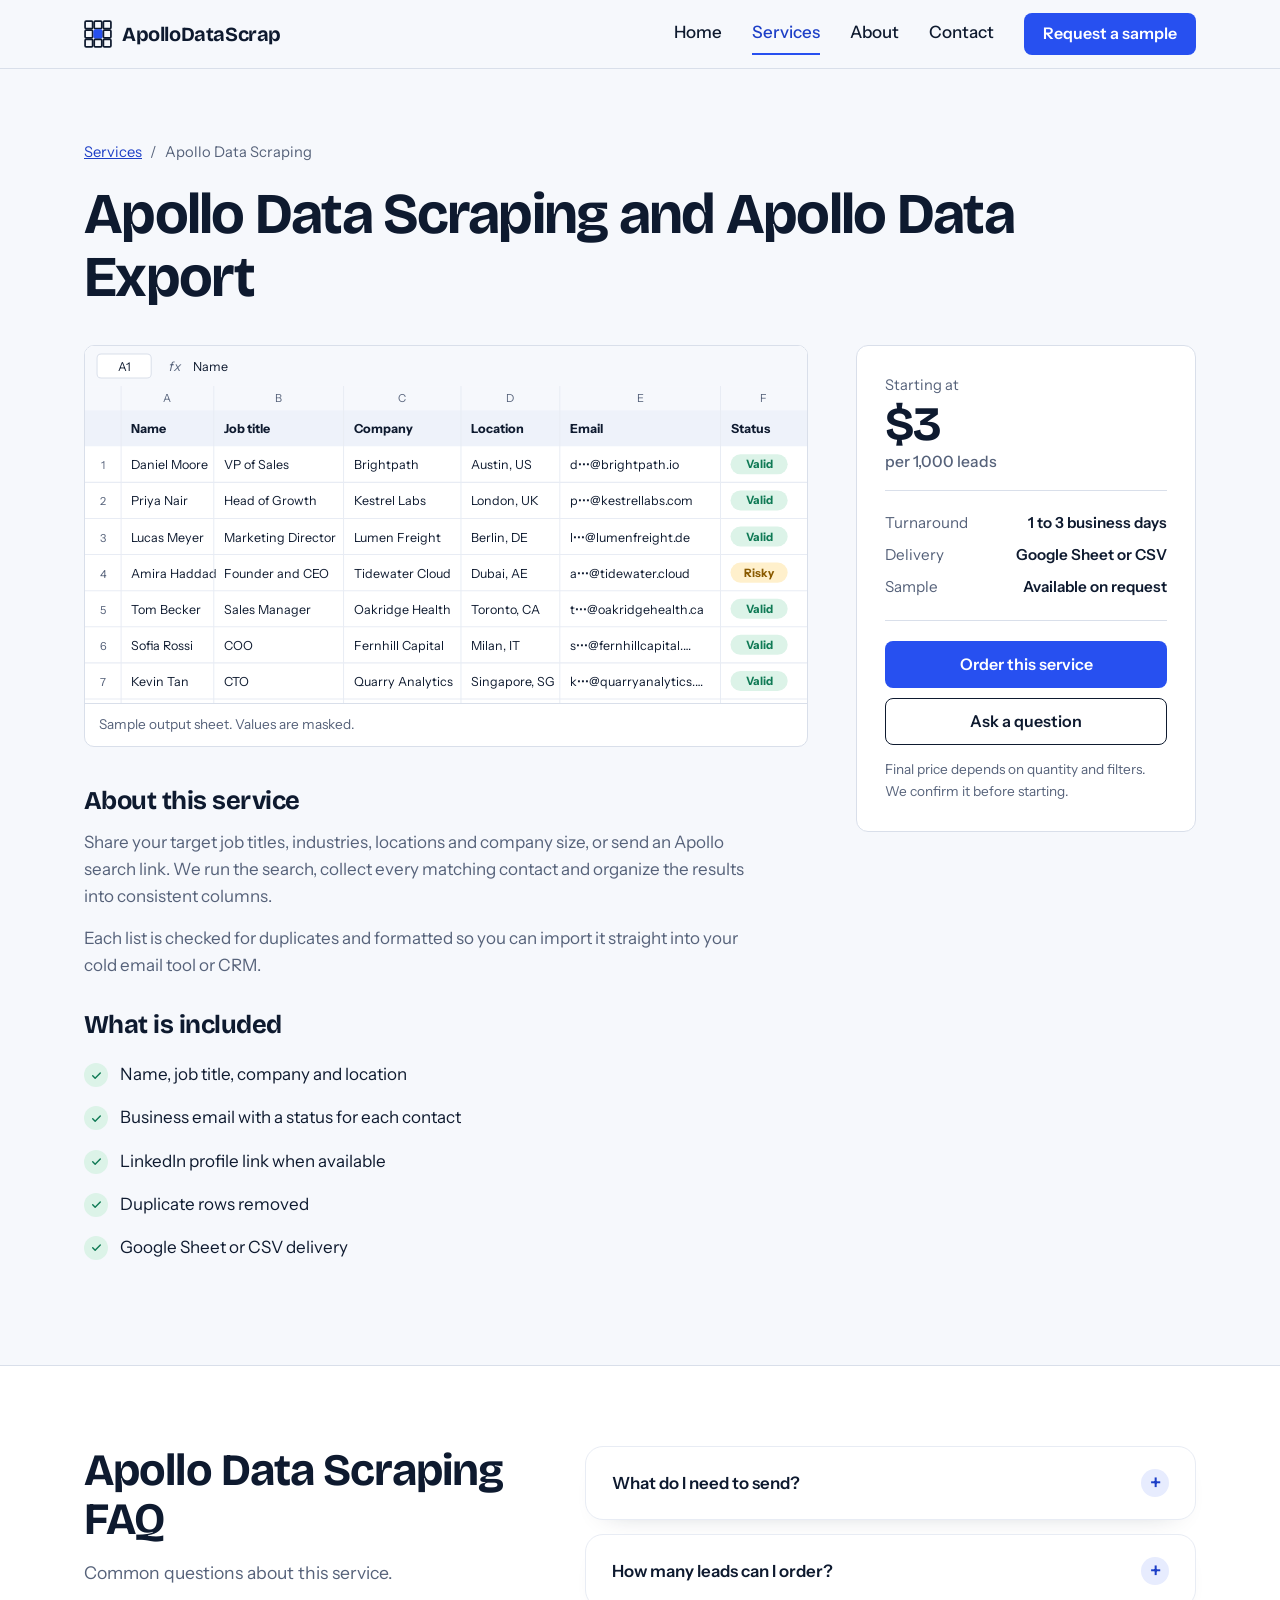
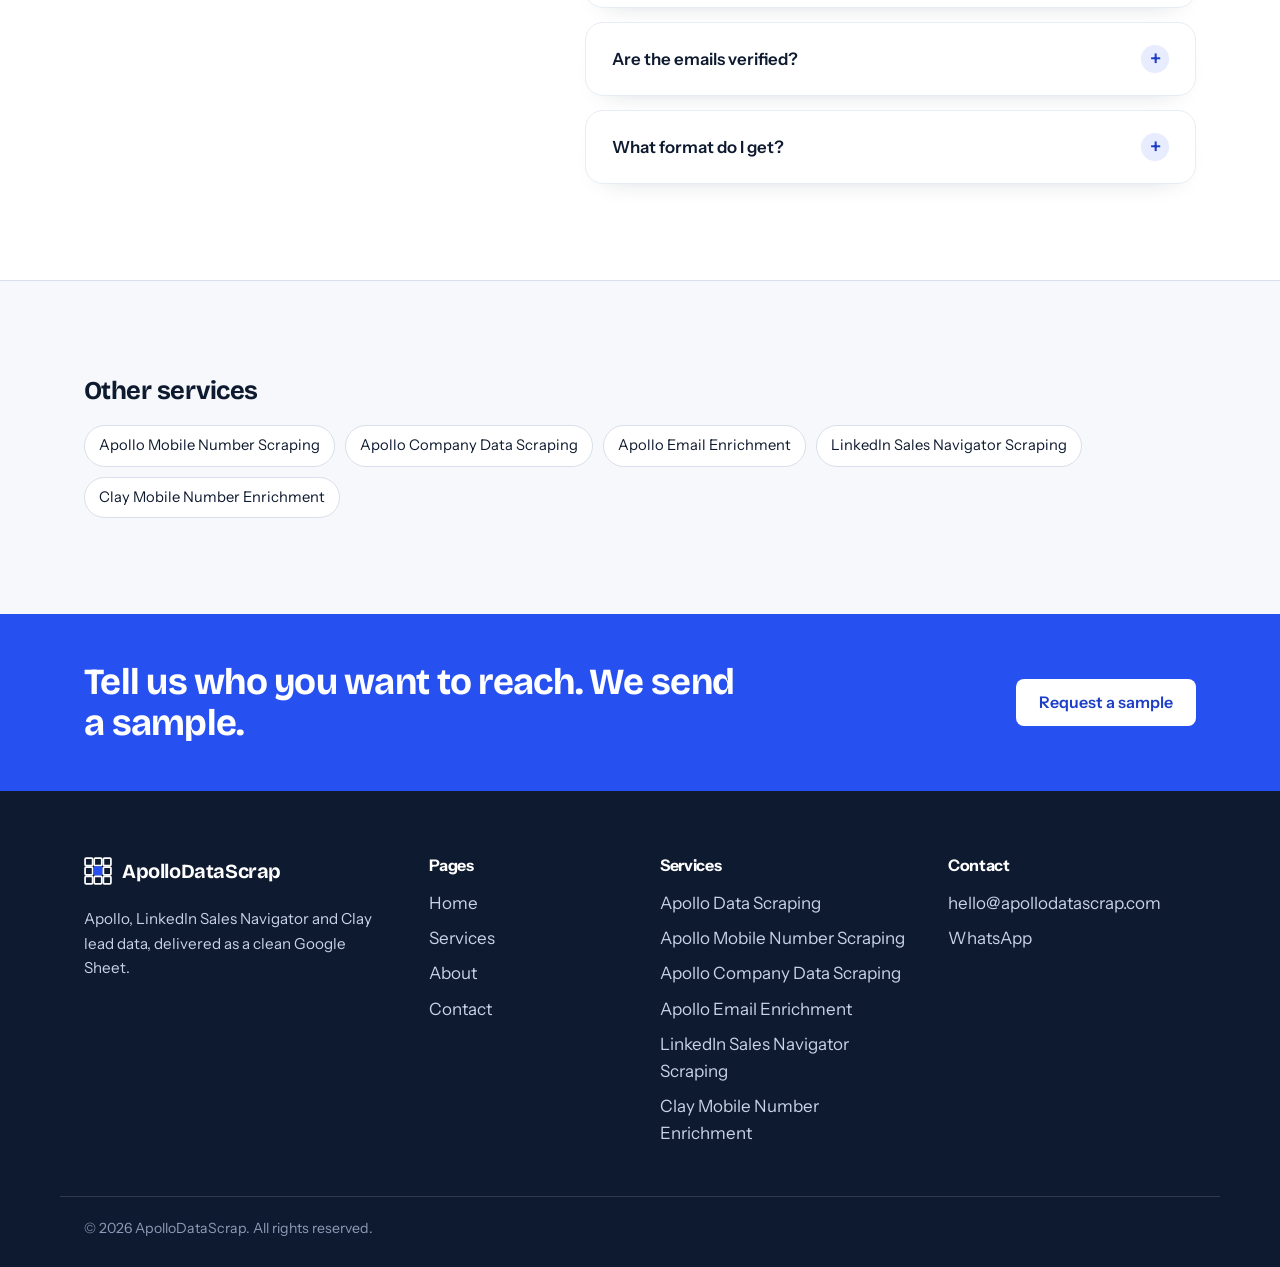
==== commit 0baacaab: "Update index.html" ====
--- a/services/apollo-data-scraping/index.html
+++ b/services/apollo-data-scraping/index.html
@@ -54,7 +54,7 @@
 <main id="main" tabindex="-1">
   <section class="page-head" style="padding-bottom:36px"><div class="wrap">
     <nav class="crumbs" aria-label="Breadcrumb"><a href="/services/">Services</a><span aria-hidden="true">/</span><span aria-current="page">Apollo Data Scraping</span></nav>
-    <h1>Apollo Data Scraping</h1>
+    <h1>Apollo Data Scraping and Apollo Data Export</h1>
   </div></section>
   <div class="wrap detail">
     <div>
